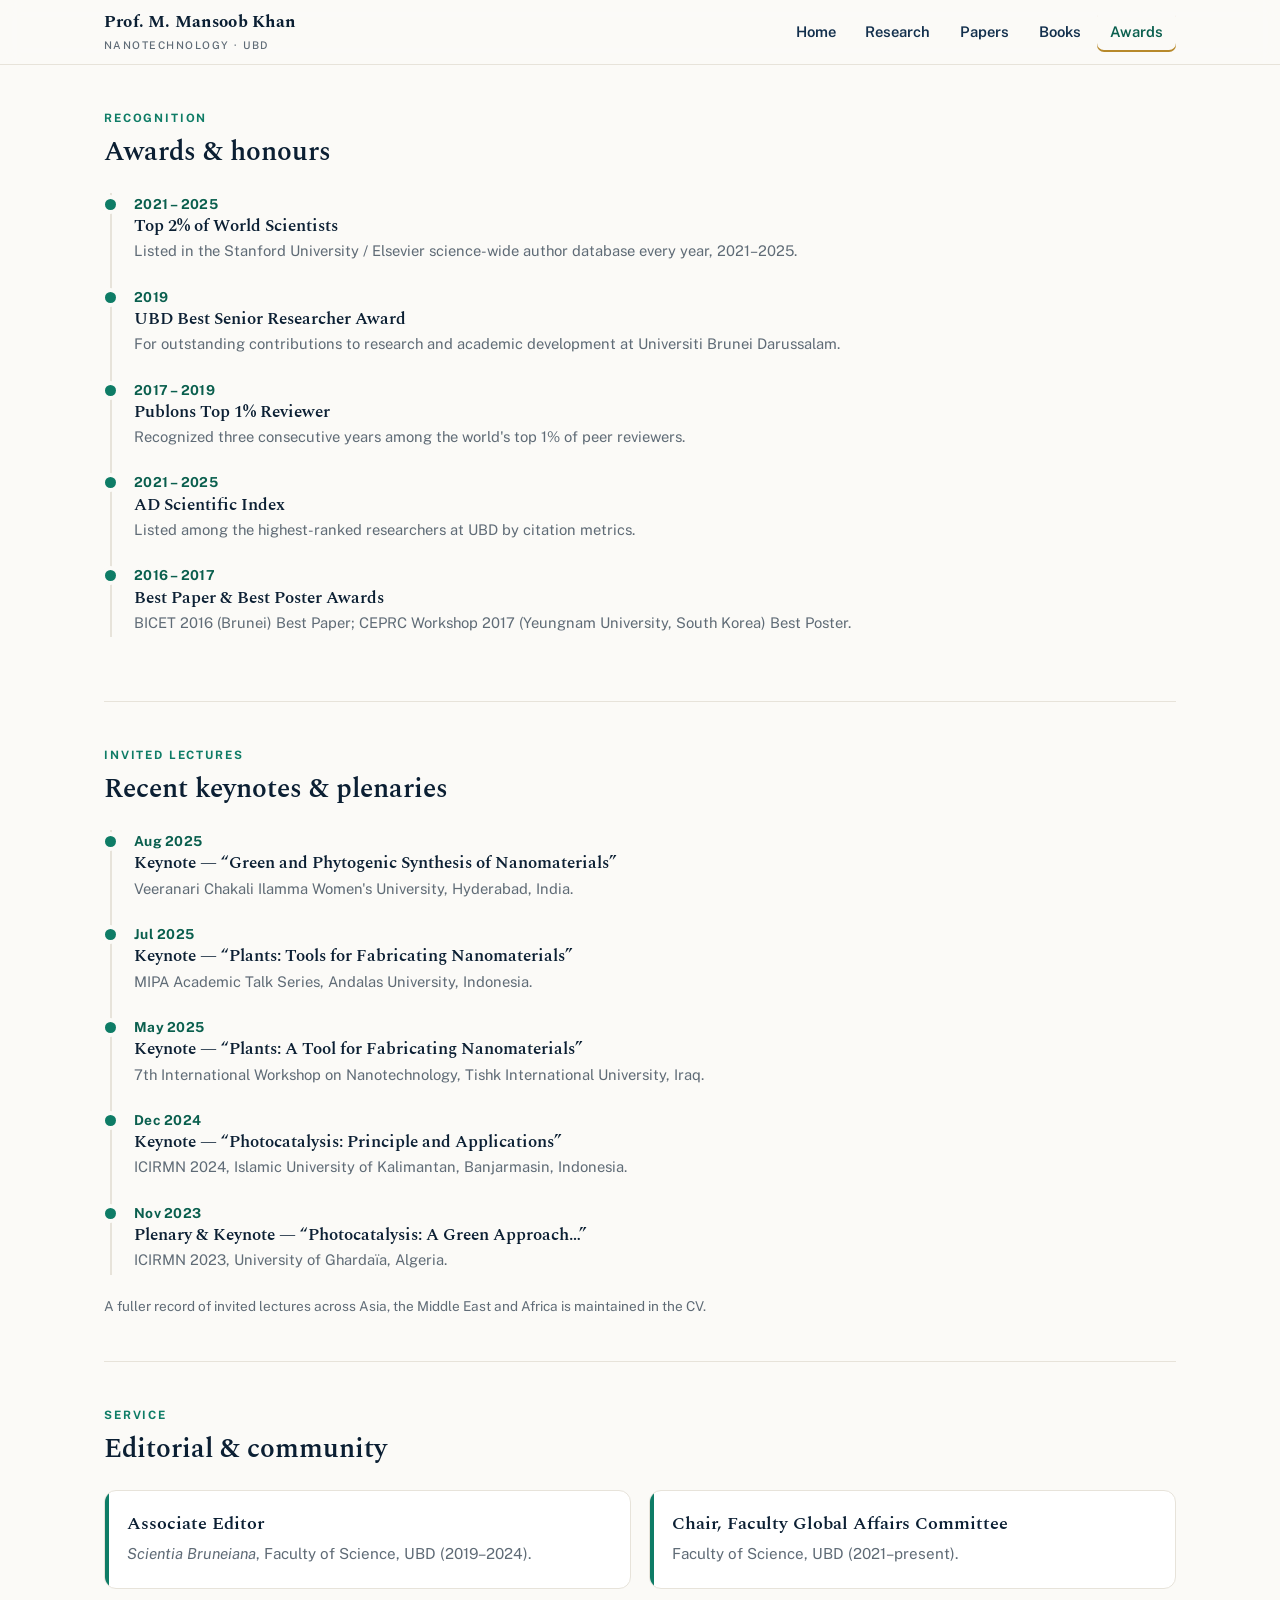
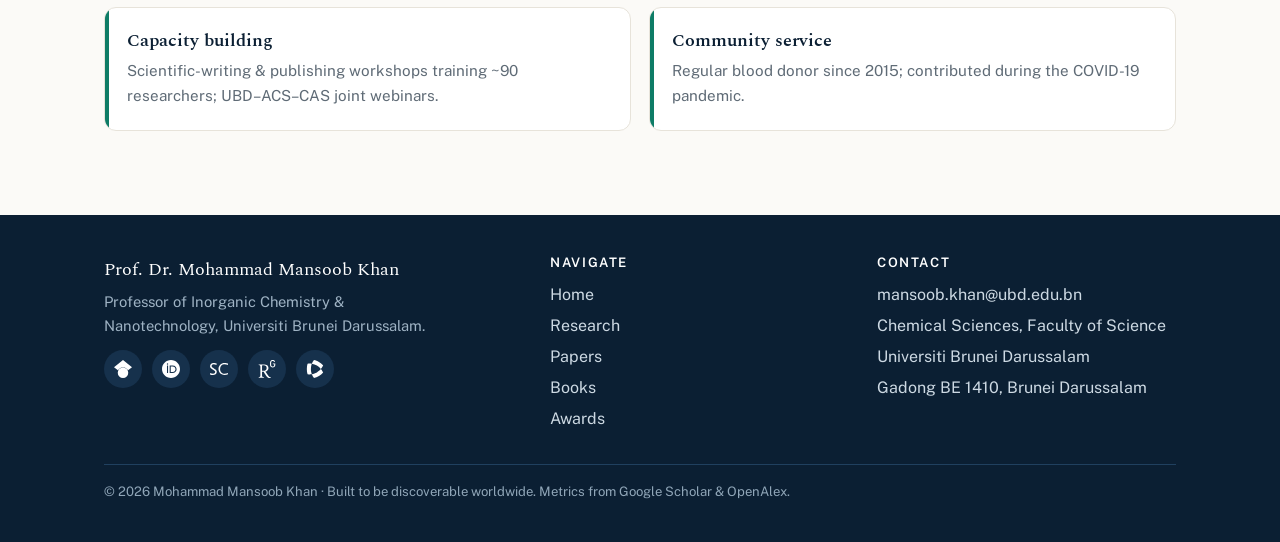
==== Awards.html @ cc5e588a "Add files via upload" ====
<!DOCTYPE html>
<html lang="en"><head>
<meta charset="UTF-8"><meta name="viewport" content="width=device-width, initial-scale=1.0">
<title>Awards & Talks — Prof. Mohammad Mansoob Khan</title>
<meta name="description" content="Awards and recognition of Prof. Mohammad Mansoob Khan: Stanford/Elsevier Top 2% Scientist (2021–2025), UBD Best Senior Researcher (2019), Publons Top 1% Reviewer, keynote lectures and editorial service.">
<link rel="canonical" href="https://profmansoobkhan.github.io/Awards.html">
<meta property="og:type" content="profile"><meta property="og:title" content="Awards & Talks — Prof. Mohammad Mansoob Khan">
<meta property="og:description" content="Awards and recognition of Prof. Mohammad Mansoob Khan: Stanford/Elsevier Top 2% Scientist (2021–2025), UBD Best Senior Researcher (2019), Publons Top 1% Reviewer, keynote lectures and editorial service."><meta property="og:url" content="https://profmansoobkhan.github.io/Awards.html">
<meta property="og:image" content="https://profmansoobkhan.github.io/assets/img/MMK.png">
<meta name="twitter:card" content="summary_large_image">
<link rel="icon" href="assets/img/MMK.png" type="image/png">
<link rel="preconnect" href="https://fonts.googleapis.com"><link rel="preconnect" href="https://fonts.gstatic.com" crossorigin><link href="https://fonts.googleapis.com/css2?family=Spectral:wght@400;500;600;700&family=Public+Sans:wght@400;500;600;700&display=swap" rel="stylesheet">

<style>
:root{
  --ink:#0b1f33; --ink-2:#13304d; --teal:#0e7c66; --teal-d:#0a5f4e;
  --gold:#b7892b; --paper:#fbfaf7; --card:#ffffff; --line:#e7e3da;
  --text:#26303a; --muted:#5f6b76; --soft:#f1efe9;
}
*{margin:0;padding:0;box-sizing:border-box}
html{scroll-behavior:smooth}
body{font-family:"Public Sans",-apple-system,BlinkMacSystemFont,"Segoe UI",sans-serif;color:var(--text);background:var(--paper);line-height:1.65;-webkit-font-smoothing:antialiased}
h1,h2,h3,h4{font-family:"Spectral",Georgia,"Times New Roman",serif;color:var(--ink);line-height:1.2;font-weight:600}
a{color:var(--teal-d);text-decoration:none}
a:hover{text-decoration:underline}
.wrap{max-width:1120px;margin:0 auto;padding:0 24px}
.eyebrow{font-size:.72rem;font-weight:700;letter-spacing:.16em;text-transform:uppercase;color:var(--teal);margin-bottom:.5rem}
/* skip link */
.skip{position:absolute;left:-9999px;top:0;background:var(--ink);color:#fff;padding:.6rem 1rem;z-index:200}
.skip:focus{left:8px;top:8px}
/* header */
header.nav{position:sticky;top:0;z-index:100;background:rgba(251,250,247,.88);backdrop-filter:blur(10px);border-bottom:1px solid var(--line)}
.nav-in{display:flex;align-items:center;gap:18px;height:64px}
.brand{font-family:"Spectral",serif;font-weight:700;color:var(--ink);font-size:1.06rem;letter-spacing:.01em;white-space:nowrap}
.brand:hover{text-decoration:none;color:var(--teal-d)}
.brand small{display:block;font-family:"Public Sans",sans-serif;font-weight:500;font-size:.66rem;letter-spacing:.14em;text-transform:uppercase;color:var(--muted)}
nav.menu{margin-left:auto}
nav.menu ul{list-style:none;display:flex;gap:4px;flex-wrap:wrap}
nav.menu a{display:block;padding:.5rem .8rem;border-radius:7px;color:var(--ink-2);font-weight:600;font-size:.92rem}
nav.menu a:hover{background:var(--soft);text-decoration:none;color:var(--teal-d)}
nav.menu a[aria-current=page]{color:var(--teal-d);box-shadow:inset 0 -2px 0 var(--gold)}
/* mobile nav fix */
@media(max-width:720px){
  .nav-in{height:auto;min-height:56px;flex-direction:column;align-items:flex-start;gap:6px;padding:10px 0}
  .brand{font-size:1rem}
  nav.menu{margin-left:0;width:100%;overflow-x:auto;-webkit-overflow-scrolling:touch}
  nav.menu ul{gap:2px;flex-wrap:nowrap;min-width:max-content}
  nav.menu a{padding:.4rem .6rem;font-size:.88rem}
}
/* hero */
.hero{display:grid;grid-template-columns:300px 1fr;gap:48px;align-items:center;padding:64px 0 40px}
.hero-photo{position:relative}
.hero-photo img{width:100%;border-radius:14px 14px 14px 60px;border:1px solid var(--line);box-shadow:0 24px 50px -24px rgba(11,31,51,.45);display:block}
.hero-photo::after{content:"";position:absolute;inset:14px -14px -14px 14px;border:1.5px solid var(--gold);border-radius:14px 14px 14px 60px;z-index:-1}
.hero h1{font-size:clamp(2rem,4.2vw,3rem);margin:.2rem 0 .4rem}
.hero .role{font-size:1.18rem;color:var(--ink-2);font-family:"Spectral",serif;font-weight:500}
.hero .affil{color:var(--muted);margin:.5rem 0 1.1rem}
.hero .affil b{color:var(--teal-d)}
.lead{font-size:1.06rem;color:var(--text);max-width:60ch}
@media(max-width:820px){.hero{grid-template-columns:1fr;gap:28px;padding:36px 0 24px;text-align:left}.hero-photo{max-width:240px}}
/* profile chips */
.chips{display:flex;flex-wrap:wrap;gap:10px;margin-top:20px}
.chip{display:inline-flex;align-items:center;gap:9px;padding:9px 15px;border:1px solid var(--line);border-radius:999px;background:var(--card);font-weight:600;font-size:.86rem;color:var(--ink-2);transition:transform .15s,box-shadow .15s,border-color .15s}
.chip:hover{text-decoration:none;transform:translateY(-2px);box-shadow:0 8px 18px -10px rgba(11,31,51,.5);border-color:var(--teal)}
.chip .ic{width:24px;height:24px;border-radius:50%;display:flex;align-items:center;justify-content:center;flex:0 0 24px}
/* metric band */
.band{background:linear-gradient(180deg,#0b1f33,#13304d);color:#eaf1f6;border-radius:16px;padding:30px 26px;margin:8px 0 6px}
.band .eyebrow{color:#7fd2bf}
.mrow{display:grid;grid-template-columns:repeat(6,1fr);gap:14px;margin-top:6px}
.metric{padding:6px 4px}
.metric .n{font-family:"Spectral",serif;font-size:1.9rem;font-weight:700;color:#fff;line-height:1}
.metric .l{font-size:.74rem;color:#9fb3c4;margin-top:6px;letter-spacing:.02em}
.metric.accent .n{color:var(--gold-l,#e9c870)}
@media(max-width:760px){.mrow{grid-template-columns:repeat(3,1fr);gap:18px 10px}}
@media(max-width:420px){.mrow{grid-template-columns:repeat(2,1fr)}}
.livenote{font-size:.78rem;color:var(--muted);margin-top:12px}
.livedot{display:none;width:8px;height:8px;border-radius:50%;background:#21c08b;vertical-align:middle;margin-right:5px;animation:pulse 2s infinite}
@keyframes pulse{0%,100%{opacity:1}50%{opacity:.4}}
/* sections */
section.block{padding:44px 0;border-top:1px solid var(--line)}
.sec-head{margin-bottom:24px}
.sec-head h2{font-size:1.7rem}
.sec-head p{color:var(--muted);max-width:70ch;margin-top:6px}
.prose p{margin-bottom:1rem;max-width:72ch}
/* feature grid */
.fgrid{display:grid;grid-template-columns:repeat(2,1fr);gap:18px}
@media(max-width:720px){.fgrid{grid-template-columns:1fr}}
.feat{background:var(--card);border:1px solid var(--line);border-radius:12px;padding:22px 22px;position:relative;overflow:hidden}
.feat::before{content:"";position:absolute;left:0;top:0;bottom:0;width:4px;background:var(--teal)}
.feat h3{font-size:1.12rem;margin-bottom:.4rem;color:var(--ink)}
.feat p{color:var(--muted);font-size:.95rem}
/* affiliations */
.afrow{display:grid;grid-template-columns:repeat(3,1fr);gap:18px}
@media(max-width:720px){.afrow{grid-template-columns:1fr}}
.afcard{border:1px solid var(--line);border-radius:12px;padding:22px;background:var(--card);display:flex;gap:14px;align-items:flex-start}
.afcard .mono{width:52px;height:52px;border-radius:11px;flex:0 0 52px;display:flex;align-items:center;justify-content:center;font-family:"Spectral",serif;font-weight:700;color:#fff;font-size:1.05rem;letter-spacing:.02em}
.afcard h3{font-size:1.02rem}
.afcard .yr{color:var(--muted);font-size:.85rem;margin-top:2px}
.afcard .ro{color:var(--teal-d);font-weight:600;font-size:.85rem}
/* timeline */
.tl{list-style:none;border-left:2px solid var(--line);margin-left:6px;padding-left:0}
.tl li{position:relative;margin:0 0 20px 22px;padding-bottom:2px}
.tl li::before{content:"";position:absolute;left:-29px;top:6px;width:11px;height:11px;border-radius:50%;background:var(--teal);box-shadow:0 0 0 4px var(--paper)}
.tl .when{font-weight:700;color:var(--teal-d);font-size:.86rem;letter-spacing:.02em}
.tl h3{font-size:1.04rem;margin:.1rem 0 .15rem}
.tl p{color:var(--muted);font-size:.92rem}
/* profile cards (papers) */
.pcards{display:grid;grid-template-columns:repeat(3,1fr);gap:16px}
@media(max-width:820px){.pcards{grid-template-columns:repeat(2,1fr)}}
@media(max-width:480px){.pcards{grid-template-columns:1fr}}
.pcard{border:1px solid var(--line);border-radius:14px;padding:22px;background:var(--card);display:flex;flex-direction:column;gap:6px;transition:transform .15s,box-shadow .15s}
.pcard:hover{text-decoration:none;transform:translateY(-3px);box-shadow:0 16px 30px -18px rgba(11,31,51,.5)}
.pcard .ic{width:46px;height:46px;border-radius:12px;display:flex;align-items:center;justify-content:center;margin-bottom:6px}
.pcard h3{font-size:1.06rem}
.pcard p{color:var(--muted);font-size:.85rem}
.pcard .go{margin-top:auto;color:var(--teal-d);font-weight:700;font-size:.84rem}
/* pub list */
.pubs{list-style:none}
.pubs li{background:var(--card);border:1px solid var(--line);border-left:4px solid var(--teal);border-radius:10px;padding:14px 18px;margin-bottom:12px}
.pubs .venue{color:var(--muted);font-style:italic}
.pubs .doi a{font-size:.86rem;word-break:break-word}
.pubs .cit{display:inline-block;margin-top:4px;font-size:.8rem;font-weight:700;color:var(--gold);background:#fbf3df;padding:2px 9px;border-radius:999px}
.yhead{font-family:"Spectral",serif;color:var(--teal-d);font-weight:700;margin:22px 0 10px;font-size:1.05rem;letter-spacing:.02em}
.livetag{background:#21c08b;color:#fff;font-size:.62rem;font-weight:800;letter-spacing:.12em;padding:3px 9px;border-radius:999px;vertical-align:middle;margin-left:8px}
/* buttons */
.btns{display:flex;flex-wrap:wrap;gap:12px;margin:6px 0 4px}
.btn{display:inline-flex;align-items:center;gap:9px;padding:12px 20px;border-radius:10px;font-weight:700;font-size:.92rem;border:1px solid transparent}
.btn .ic{width:22px;height:22px;border-radius:50%;display:flex;align-items:center;justify-content:center}
.btn.scholar{background:#4285F4;color:#fff}
.btn.scopus{background:#E9711C;color:#fff}
.btn:hover{text-decoration:none;filter:brightness(1.07);transform:translateY(-1px)}
/* books */
.bgrid{display:grid;grid-template-columns:repeat(3,1fr);gap:24px}
@media(max-width:760px){.bgrid{grid-template-columns:repeat(2,1fr)}}
@media(max-width:460px){.bgrid{grid-template-columns:1fr}}
.book{background:var(--card);border:1px solid var(--line);border-radius:12px;overflow:hidden;display:flex;flex-direction:column}
.book img{width:100%;height:300px;object-fit:cover;border-bottom:1px solid var(--line)}
.book .bbody{padding:16px 16px 18px}
.book h3{font-size:1.02rem;line-height:1.25}
.book .meta{color:var(--muted);font-size:.84rem;margin:6px 0 10px}
.book .role-pill{display:inline-block;font-size:.7rem;font-weight:700;letter-spacing:.08em;text-transform:uppercase;color:var(--teal-d);background:#e7f3ef;padding:2px 8px;border-radius:999px}
.book a.vlink{display:inline-block;margin-top:10px;font-weight:700;font-size:.84rem}
/* contact */
.cgrid{display:grid;grid-template-columns:repeat(3,1fr);gap:18px}
@media(max-width:720px){.cgrid{grid-template-columns:1fr}}
.cbox{border:1px solid var(--line);border-radius:12px;padding:20px;background:var(--card)}
.cbox h3{font-size:1.02rem;margin-bottom:.4rem}
.cbox p,.cbox a{font-size:.92rem}
/* footer */
footer.site{background:var(--ink);color:#cdd9e3;margin-top:40px}
footer.site .wrap{padding:40px 24px}
.fcol-row{display:grid;grid-template-columns:1.4fr 1fr 1fr;gap:28px}
@media(max-width:720px){.fcol-row{grid-template-columns:1fr}}
footer.site h4{color:#fff;font-size:.82rem;letter-spacing:.12em;text-transform:uppercase;margin-bottom:.7rem;font-family:"Public Sans",sans-serif}
footer.site ul{list-style:none}
footer.site li{margin:.3rem 0}
footer.site a{color:#cdd9e3}
footer.site a:hover{color:#fff}
.fbrand{font-family:"Spectral",serif;font-size:1.15rem;color:#fff;margin-bottom:.3rem}
.fbot{border-top:1px solid #20405f;margin-top:26px;padding-top:16px;font-size:.82rem;color:#90a6b8}
.fchips{display:flex;gap:10px;margin-top:12px;flex-wrap:wrap}
.fchips a{width:38px;height:38px;border-radius:50%;display:flex;align-items:center;justify-content:center;background:#16314c}
.fchips a:hover{background:var(--teal)}
</style>
</head><body>
<a class="skip" href="#main">Skip to content</a>
<header class="nav"><div class="wrap nav-in">
<a class="brand" href="index.html">Prof. M. Mansoob Khan<small>Nanotechnology · UBD</small></a>
<nav class="menu" aria-label="Main"><ul><li><a href="index.html">Home</a></li><li><a href="research.html">Research</a></li><li><a href="Papers.html">Papers</a></li><li><a href="Books.html">Books</a></li><li><a href="Awards.html" aria-current=page>Awards</a></li></ul></nav>
</div></header>
<main id="main">

<div class="wrap">
  <section class="block" style="border-top:none">
    <div class="sec-head"><div class="eyebrow">Recognition</div><h2>Awards &amp; honours</h2></div>
    <ul class="tl"><li><div class="when">2021 – 2025</div><h3>Top 2% of World Scientists</h3><p>Listed in the Stanford University / Elsevier science-wide author database every year, 2021–2025.</p></li><li><div class="when">2019</div><h3>UBD Best Senior Researcher Award</h3><p>For outstanding contributions to research and academic development at Universiti Brunei Darussalam.</p></li><li><div class="when">2017 – 2019</div><h3>Publons Top 1% Reviewer</h3><p>Recognized three consecutive years among the world's top 1% of peer reviewers.</p></li><li><div class="when">2021 – 2025</div><h3>AD Scientific Index</h3><p>Listed among the highest-ranked researchers at UBD by citation metrics.</p></li><li><div class="when">2016 – 2017</div><h3>Best Paper & Best Poster Awards</h3><p>BICET 2016 (Brunei) Best Paper; CEPRC Workshop 2017 (Yeungnam University, South Korea) Best Poster.</p></li></ul>
  </section>
  <section class="block">
    <div class="sec-head"><div class="eyebrow">Invited lectures</div><h2>Recent keynotes &amp; plenaries</h2></div>
    <ul class="tl"><li><div class="when">Aug 2025</div><h3>Keynote — “Green and Phytogenic Synthesis of Nanomaterials”</h3><p>Veeranari Chakali Ilamma Women's University, Hyderabad, India.</p></li><li><div class="when">Jul 2025</div><h3>Keynote — “Plants: Tools for Fabricating Nanomaterials”</h3><p>MIPA Academic Talk Series, Andalas University, Indonesia.</p></li><li><div class="when">May 2025</div><h3>Keynote — “Plants: A Tool for Fabricating Nanomaterials”</h3><p>7th International Workshop on Nanotechnology, Tishk International University, Iraq.</p></li><li><div class="when">Dec 2024</div><h3>Keynote — “Photocatalysis: Principle and Applications”</h3><p>ICIRMN 2024, Islamic University of Kalimantan, Banjarmasin, Indonesia.</p></li><li><div class="when">Nov 2023</div><h3>Plenary &amp; Keynote — “Photocatalysis: A Green Approach…”</h3><p>ICIRMN 2023, University of Ghardaïa, Algeria.</p></li></ul>
    <p style="color:var(--muted);font-size:.85rem">A fuller record of invited lectures across Asia, the Middle East and Africa is maintained in the CV.</p>
  </section>
  <section class="block">
    <div class="sec-head"><div class="eyebrow">Service</div><h2>Editorial &amp; community</h2></div>
    <div class="fgrid"><div class="feat"><h3>Associate Editor</h3><p><em>Scientia Bruneiana</em>, Faculty of Science, UBD (2019–2024).</p></div><div class="feat"><h3>Chair, Faculty Global Affairs Committee</h3><p>Faculty of Science, UBD (2021–present).</p></div><div class="feat"><h3>Capacity building</h3><p>Scientific-writing &amp; publishing workshops training ~90 researchers; UBD–ACS–CAS joint webinars.</p></div><div class="feat"><h3>Community service</h3><p>Regular blood donor since 2015; contributed during the COVID-19 pandemic.</p></div></div>
  </section>
</div>

</main>
<footer class="site"><div class="wrap">
<div class="fcol-row">
<div>
<div class="fbrand">Prof. Dr. Mohammad Mansoob Khan</div>
<p style="color:#9fb3c4;font-size:.92rem;max-width:36ch">Professor of Inorganic Chemistry &amp; Nanotechnology, Universiti Brunei Darussalam.</p>
<div class="fchips"><a href="https://scholar.google.com/citations?user=ynzk598AAAAJ&hl=en" target="_blank" rel="me noopener" aria-label="scholar"><svg viewBox="0 0 24 24" width="18" height="18" xmlns="http://www.w3.org/2000/svg" aria-hidden="true" focusable="false"><path fill="#fff" d="M5.242 13.769L0 9.5 12 0l12 9.5-5.242 4.269C17.548 11.249 14.978 9.5 12 9.5c-2.977 0-5.548 1.748-6.758 4.269zM12 10a7 7 0 1 0 0 14 7 7 0 0 0 0-14z"/></svg></a><a href="https://orcid.org/0000-0002-8633-7493" target="_blank" rel="me noopener" aria-label="orcid"><svg viewBox="0 0 24 24" width="18" height="18" xmlns="http://www.w3.org/2000/svg" aria-hidden="true" focusable="false"><path fill="#fff" d="M12 0C5.372 0 0 5.372 0 12s5.372 12 12 12 12-5.372 12-12S18.628 0 12 0zM7.369 4.378c.525 0 .947.431.947.947s-.422.947-.947.947a.95.95 0 0 1-.947-.947c0-.525.422-.947.947-.947zm-.722 3.038h1.444v10.041H6.647V7.416zm3.562 0h3.9c3.712 0 5.344 2.653 5.344 5.025 0 2.578-2.016 5.025-5.325 5.025h-3.919V7.416zm1.444 1.303v7.444h2.297c3.272 0 4.022-2.484 4.022-3.722 0-2.016-1.284-3.722-4.097-3.722h-2.222z"/></svg></a><a href="https://www.scopus.com/authid/detail.uri?authorId=55226652100" target="_blank" rel="me noopener" aria-label="scopus"><svg viewBox="0 0 24 24" width="18" height="18" xmlns="http://www.w3.org/2000/svg" aria-hidden="true" focusable="false"><path fill="#fff" d="M24 19.059l-.14-1.777c-1.426.772-2.945 1.076-4.465 1.076-3.319 0-5.96-2.782-5.96-6.475 0-3.903 2.595-6.31 5.633-6.31 1.917 0 3.39.303 4.792 1.075L24 4.895c-1.286-.608-2.337-.889-4.698-.889-4.534 0-7.97 3.53-7.97 8.017 0 5.12 4.09 7.924 7.9 7.924 1.916 0 3.506-.257 4.768-.888zm-14.954-3.46c0-2.22-1.964-3.225-3.857-4.347C3.716 10.364 2.15 9.756 2.15 8.12c0-1.215.889-2.548 2.642-2.548 1.519 0 2.57.234 3.903 1.029l.117-1.847c-1.239-.514-2.127-.748-4.137-.748C1.8 4.006.047 5.876.047 8.26c0 2.384 2.103 3.413 4.02 4.581 1.426.865 2.922 1.45 2.922 2.992 0 1.496-1.333 2.571-2.922 2.571-1.566 0-2.594-.35-3.786-1.075L0 19.176c1.215.56 2.454.818 4.16.818 2.385 0 4.885-1.473 4.885-4.395z"/></svg></a><a href="https://www.researchgate.net/profile/Mohammad-Mansoob-Khan" target="_blank" rel="me noopener" aria-label="researchgate"><svg viewBox="0 0 24 24" width="18" height="18" xmlns="http://www.w3.org/2000/svg" aria-hidden="true" focusable="false"><path fill="#fff" d="M19.586 0c-.818 0-1.508.19-2.073.565-.563.377-.97.936-1.213 1.68a3.193 3.193 0 0 0-.112.437 8.365 8.365 0 0 0-.078.53 9 9 0 0 0-.05.727c-.01.282-.013.621-.013 1.016a31.121 31.123 0 0 0 .014 1.017 9 9 0 0 0 .05.727 7.946 7.946 0 0 0 .077.53h-.005a3.334 3.334 0 0 0 .113.438c.245.743.65 1.303 1.214 1.68.565.376 1.256.564 2.075.564.8 0 1.536-.213 2.105-.603.57-.39.94-.916 1.175-1.65.076-.235.135-.558.177-.93a10.9 10.9 0 0 0 .043-1.207v-.82c0-.095-.047-.142-.14-.142h-3.064c-.094 0-.14.047-.14.141v.956c0 .094.046.14.14.14h1.666c.056 0 .084.03.084.086 0 .36 0 .62-.036.865-.038.244-.1.447-.147.606-.108.385-.348.664-.638.876-.29.212-.738.35-1.227.35-.545 0-.901-.15-1.21-.353-.306-.203-.517-.454-.67-.915a3.136 3.136 0 0 1-.147-.762 17.366 17.367 0 0 1-.034-.656c-.01-.26-.014-.572-.014-.939a26.401 26.403 0 0 1 .014-.938 15.821 15.822 0 0 1 .035-.656 3.19 3.19 0 0 1 .148-.76 1.89 1.89 0 0 1 .742-1.01c.344-.244.593-.352 1.137-.352.508 0 .815.096 1.144.303.33.207.528.492.764.925.047.094.111.118.198.07l1.044-.43c.075-.048.09-.115.042-.199a3.549 3.549 0 0 0-.466-.742 3 3 0 0 0-.679-.607 3.313 3.313 0 0 0-.903-.41A4.068 4.068 0 0 0 19.586 0zM8.217 5.836c-1.69 0-3.036.086-4.297.086-1.146 0-2.291 0-3.007-.029v.831l1.088.2c.744.144 1.174.488 1.174 2.264v11.288c0 1.777-.43 2.12-1.174 2.263l-1.088.2v.832c.773-.029 2.12-.086 3.465-.086 1.29 0 2.951.057 3.667.086v-.831l-1.49-.2c-.773-.115-1.174-.487-1.174-2.264v-4.784c.688.057 1.29.057 2.206.057 1.748 3.123 3.41 5.472 4.355 6.56.86 1.032 2.177 1.691 3.839 1.691.487 0 1.003-.086 1.318-.23v-.744c-1.031 0-2.063-.716-2.808-1.518-1.26-1.376-2.95-3.582-4.355-6.074 2.32-.545 4.04-2.722 4.04-4.9 0-3.208-2.492-4.698-5.758-4.698zm-.515 1.29c2.406 0 3.839 1.26 3.839 3.552 0 2.263-1.547 3.782-4.097 3.782-.974 0-1.404-.03-2.063-.086v-7.19c.66-.059 1.547-.059 2.32-.059z"/></svg></a><a href="https://www.webofscience.com/wos/author/record/C-6273-2013" target="_blank" rel="me noopener" aria-label="wos"><svg viewBox="0 0 24 24" width="18" height="18" xmlns="http://www.w3.org/2000/svg" aria-hidden="true" focusable="false"><path fill="#fff" d="M11.262 18a20.588 20.588 0 0 0 3.246-1.476 20.954 20.954 0 0 0 2.852-2.064A14.46 14.46 0 0 0 19.82 12c.328.328.622.688.884 1.082.328.394.592.786.788 1.18.262.46.524.886.786 1.28.198.458.394.884.59 1.278a23.172 23.172 0 0 1-2.654 2.46 38.765 38.765 0 0 1-2.952 1.966A29.612 29.612 0 0 1 10.574 24l-.788-1.18c-.26-.46-.524-.886-.786-1.28-.209-.42-.406-.846-.59-1.278l-.59-1.376A20.4 20.4 0 0 0 11.26 18h.002zm2.754-16.918a29.61 29.61 0 0 1 3.246 1.574c.984.59 1.968 1.246 2.952 1.966a47.566 47.566 0 0 1 2.654 2.46c-.196.46-.392.886-.59 1.28-.26.458-.524.884-.786 1.278a6.16 6.16 0 0 1-.788 1.18c-.273.409-.568.803-.884 1.18a18.072 18.072 0 0 0-2.46-2.558 20.936 20.936 0 0 0-2.852-2.064 20.4 20.4 0 0 0-6.688-2.36l.59-1.38c.196-.392.394-.82.59-1.278l.786-1.18.788-1.18c1.18.262 2.328.622 3.442 1.082zm-7.574 18c-.524.066-1.016.1-1.474.1H3.492c-.46 0-.92-.034-1.378-.1a34.28 34.28 0 0 1-.786-3.54 32.942 32.942 0 0 1 0-7.18c.196-1.18.46-2.33.786-3.444l1.378-.196h1.476c.46 0 .95.032 1.474.098l1.378.196-.59 1.77c-.262.984-.46 2-.59 3.05-.066.984-.1 2-.1 3.05.066 1.048.198 2.064.394 3.048.262 1.05.558 2.034.886 2.952-.46.13-.92.196-1.378.196z"/></svg></a></div>
</div>
<div><h4>Navigate</h4><ul>
<li><a href="index.html">Home</a></li><li><a href="research.html">Research</a></li>
<li><a href="Papers.html">Papers</a></li><li><a href="Books.html">Books</a></li><li><a href="Awards.html">Awards</a></li></ul></div>
<div><h4>Contact</h4><ul>
<li><a href="mailto:mansoob.khan@ubd.edu.bn">mansoob.khan@ubd.edu.bn</a></li>
<li>Chemical Sciences, Faculty of Science</li>
<li>Universiti Brunei Darussalam</li>
<li>Gadong BE 1410, Brunei Darussalam</li></ul></div>
</div>
<div class="fbot">© 2026 Mohammad Mansoob Khan · Built to be discoverable worldwide. Metrics from Google Scholar &amp; OpenAlex.</div>
</div></footer>

</body></html>
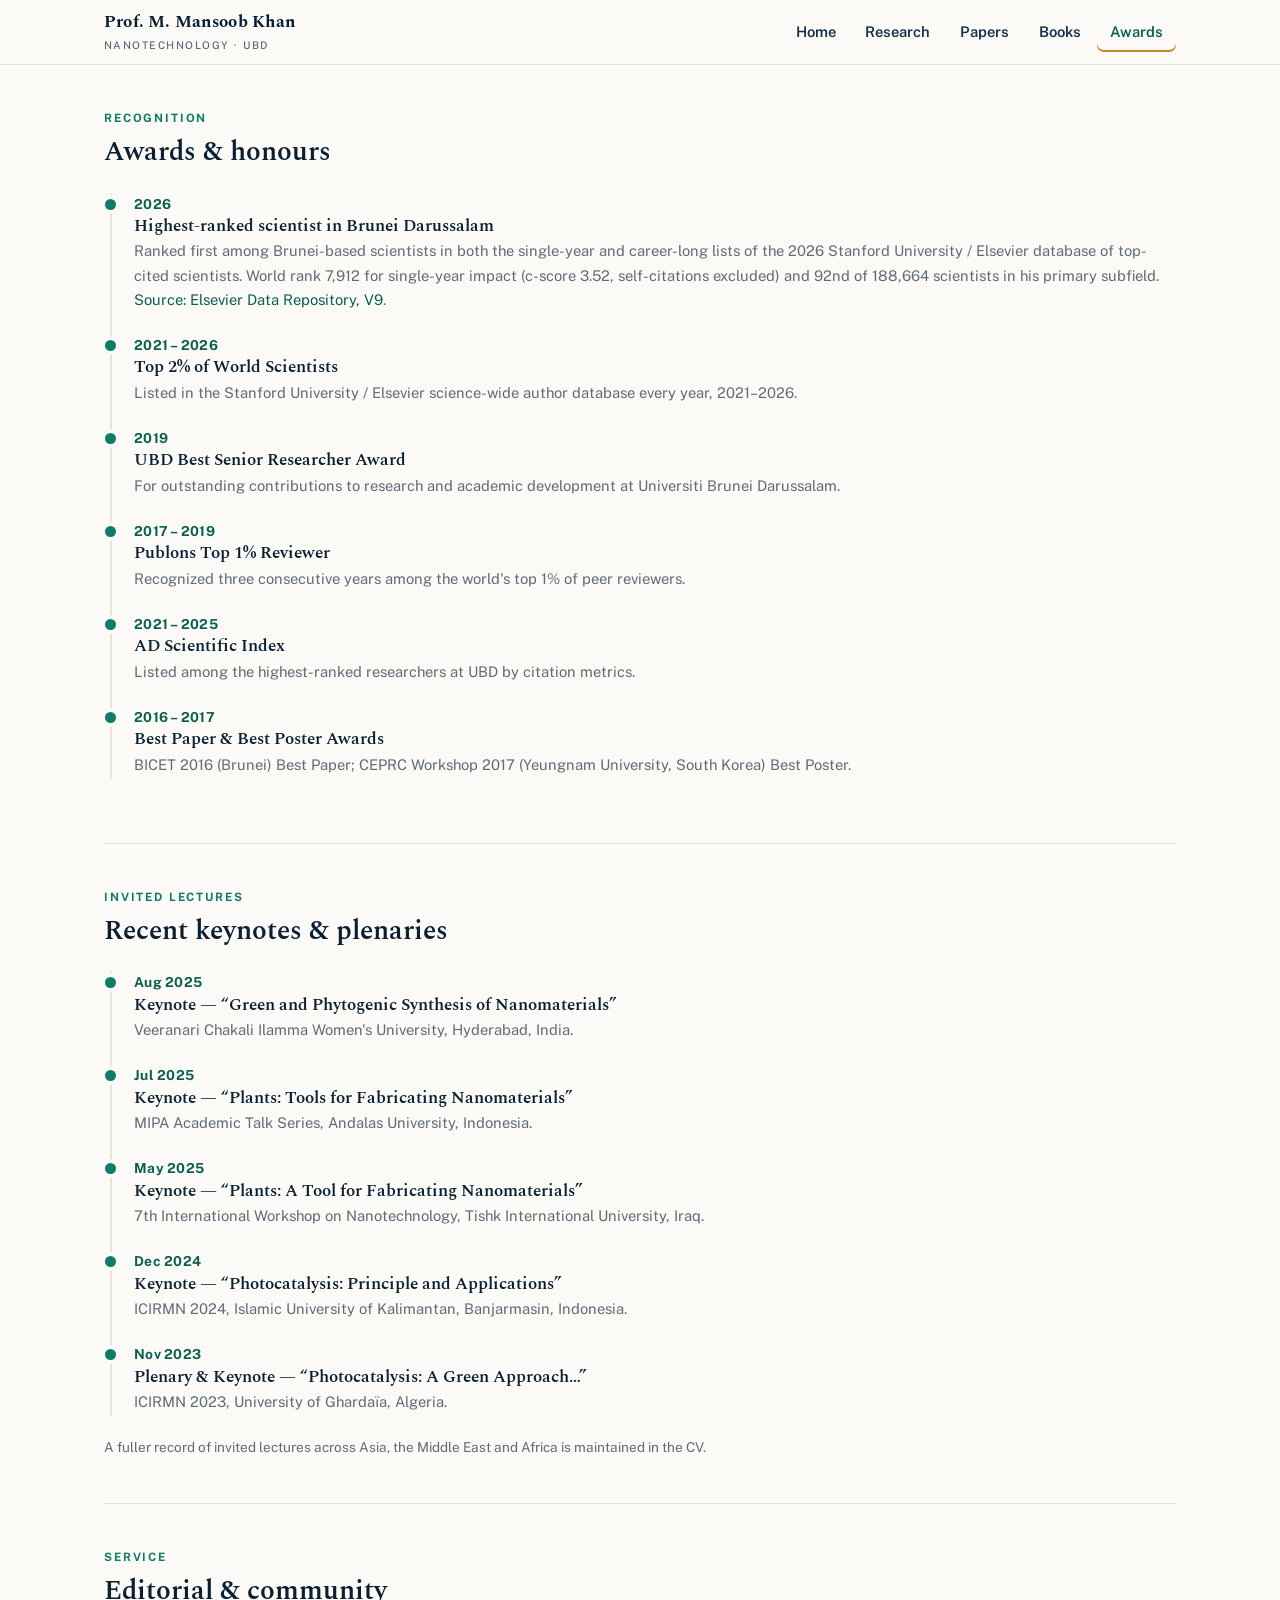
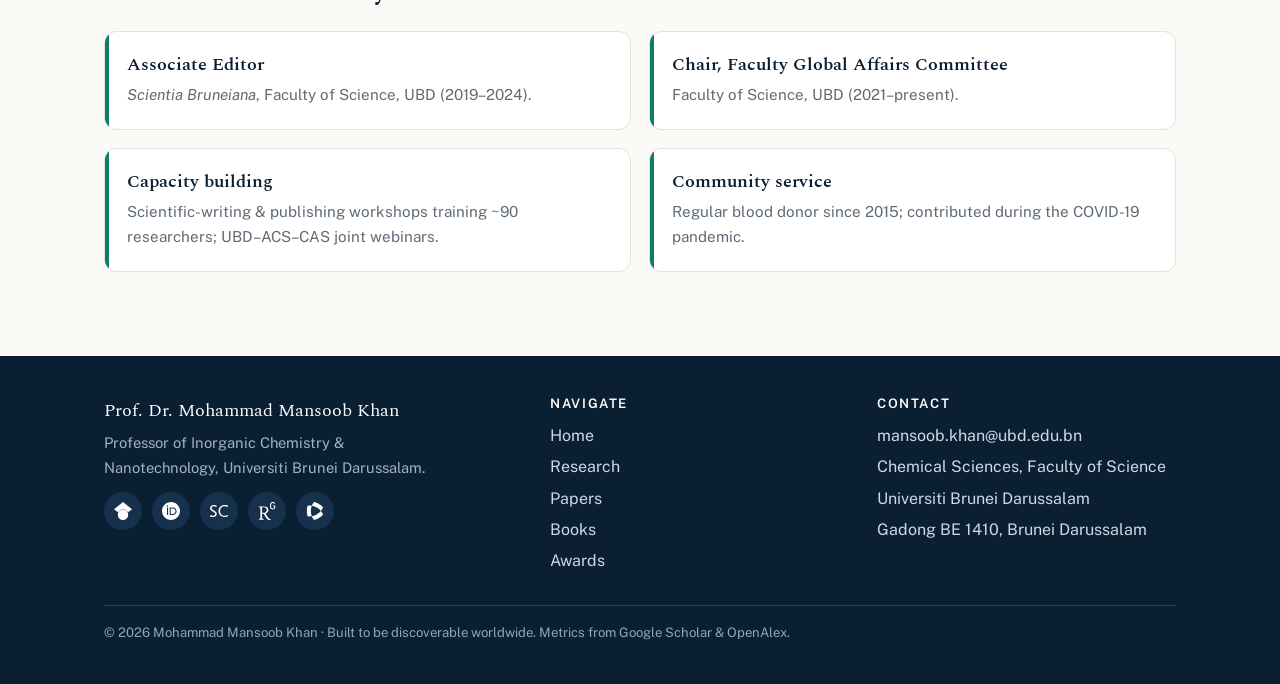
==== commit d7d86a0c: "Add verified 2026 Stanford–Elsevier ranking: No. 1 in Brunei Figures read directly from V9 of the El" ====
--- a/Awards.html
+++ b/Awards.html
@@ -162,6 +162,7 @@
 .fchips a{width:38px;height:38px;border-radius:50%;display:flex;align-items:center;justify-content:center;background:#16314c}
 .fchips a:hover{background:var(--teal)}
 </style>
+<link rel="stylesheet" href="assets/css/live.css">
 </head><body>
 <a class="skip" href="#main">Skip to content</a>
 <header class="nav"><div class="wrap nav-in">
@@ -173,7 +174,7 @@
 <div class="wrap">
   <section class="block" style="border-top:none">
     <div class="sec-head"><div class="eyebrow">Recognition</div><h2>Awards &amp; honours</h2></div>
-    <ul class="tl"><li><div class="when">2021 – 2025</div><h3>Top 2% of World Scientists</h3><p>Listed in the Stanford University / Elsevier science-wide author database every year, 2021–2025.</p></li><li><div class="when">2019</div><h3>UBD Best Senior Researcher Award</h3><p>For outstanding contributions to research and academic development at Universiti Brunei Darussalam.</p></li><li><div class="when">2017 – 2019</div><h3>Publons Top 1% Reviewer</h3><p>Recognized three consecutive years among the world's top 1% of peer reviewers.</p></li><li><div class="when">2021 – 2025</div><h3>AD Scientific Index</h3><p>Listed among the highest-ranked researchers at UBD by citation metrics.</p></li><li><div class="when">2016 – 2017</div><h3>Best Paper & Best Poster Awards</h3><p>BICET 2016 (Brunei) Best Paper; CEPRC Workshop 2017 (Yeungnam University, South Korea) Best Poster.</p></li></ul>
+    <ul class="tl"><li><div class="when">2026</div><h3>Highest-ranked scientist in Brunei Darussalam</h3><p>Ranked first among Brunei-based scientists in both the single-year and career-long lists of the 2026 Stanford University / Elsevier database of top-cited scientists. World rank 7,912 for single-year impact (c-score 3.52, self-citations excluded) and 92nd of 188,664 scientists in his primary subfield. <a href="https://doi.org/10.17632/btchxktzyw.9" target="_blank" rel="noopener">Source: Elsevier Data Repository, V9</a>.</p></li><li><div class="when">2021 – 2026</div><h3>Top 2% of World Scientists</h3><p>Listed in the Stanford University / Elsevier science-wide author database every year, 2021–2026.</p></li><li><div class="when">2019</div><h3>UBD Best Senior Researcher Award</h3><p>For outstanding contributions to research and academic development at Universiti Brunei Darussalam.</p></li><li><div class="when">2017 – 2019</div><h3>Publons Top 1% Reviewer</h3><p>Recognized three consecutive years among the world's top 1% of peer reviewers.</p></li><li><div class="when">2021 – 2025</div><h3>AD Scientific Index</h3><p>Listed among the highest-ranked researchers at UBD by citation metrics.</p></li><li><div class="when">2016 – 2017</div><h3>Best Paper & Best Poster Awards</h3><p>BICET 2016 (Brunei) Best Paper; CEPRC Workshop 2017 (Yeungnam University, South Korea) Best Poster.</p></li></ul>
   </section>
   <section class="block">
     <div class="sec-head"><div class="eyebrow">Invited lectures</div><h2>Recent keynotes &amp; plenaries</h2></div>
--- a/assets/css/live.css
+++ b/assets/css/live.css
@@ -0,0 +1,70 @@
+/* Live-data components: metric band extras, citations chart, growth strip, publication browser */
+.metric .s{font-size:.68rem;color:#8fa5b8;margin-top:4px;line-height:1.35;min-height:1em}
+.band .livenote{color:#b9c8d6}
+.band .livenote a{color:#9fe0d0;text-decoration:underline}
+.livedot.on{display:inline-block}
+.stale .livedot.on{background:#e0a23a;animation:none}
+
+.growth{display:grid;grid-template-columns:repeat(3,1fr);gap:14px;margin-top:22px}
+.growth .g{background:var(--card);border:1px solid var(--line);border-radius:12px;padding:16px 18px}
+.growth .g b{display:block;font-family:"Spectral",Georgia,serif;font-size:1.5rem;color:var(--ink);line-height:1.1}
+.growth .g span{font-size:.8rem;color:var(--muted)}
+@media(max-width:620px){.growth{grid-template-columns:1fr}}
+
+.chartcard{background:var(--card);border:1px solid var(--line);border-radius:14px;padding:22px 22px 14px;position:relative}
+.chartcard h3{font-size:1.1rem;margin-bottom:2px}
+.chartcard .sub{font-size:.82rem;color:var(--muted);margin-bottom:10px}
+.chartbox{position:relative}
+.chartbox svg{display:block;width:100%;height:auto;overflow:visible}
+.chartbox .bar{fill:var(--teal);transition:fill .12s}
+.chartbox .hit{fill:transparent;cursor:default}
+.chartbox .col:hover .bar,.chartbox .col:focus .bar{fill:var(--ink)}
+.chartbox .col:focus{outline:none}
+.chartbox .col:focus-visible .hit{stroke:var(--ink);stroke-width:1.5}
+.chartbox .partial{fill:url(#mmk-hatch)}
+.chartbox .grid{stroke:var(--line);stroke-width:1}
+.chartbox .base{stroke:#b9b4a7;stroke-width:1}
+.chartbox text{font-family:"Public Sans",-apple-system,"Segoe UI",sans-serif;font-size:11px;fill:var(--muted)}
+.chartbox text.val{fill:var(--ink);font-weight:700}
+.tip{position:absolute;pointer-events:none;background:var(--ink);color:#fff;font-size:.78rem;line-height:1.35;padding:7px 10px;border-radius:8px;transform:translate(-50%,-100%);white-space:nowrap;opacity:0;transition:opacity .1s;z-index:5}
+.tip.show{opacity:1}
+.tip b{font-size:.92rem}
+.chartnote{font-size:.76rem;color:var(--muted);margin-top:8px}
+details.tableview{margin-top:8px;font-size:.84rem}
+details.tableview summary{cursor:pointer;color:var(--teal-d);font-weight:600}
+details.tableview table{border-collapse:collapse;margin-top:8px}
+details.tableview th,details.tableview td{padding:3px 14px 3px 0;text-align:right;border-bottom:1px solid var(--line)}
+details.tableview th:first-child,details.tableview td:first-child{text-align:left}
+
+/* publication browser */
+.pubtools{display:flex;flex-wrap:wrap;gap:10px;align-items:center;margin:0 0 14px}
+.pubtools input[type=search],.pubtools select{font:inherit;font-size:.92rem;padding:10px 12px;border:1px solid #cfc9bb;border-radius:9px;background:#fff;color:var(--text);min-height:44px}
+.pubtools input[type=search]{flex:1 1 240px;min-width:0}
+.pubtools input:focus,.pubtools select:focus{outline:2px solid var(--teal);outline-offset:1px}
+.pubcount{font-size:.84rem;color:var(--muted);margin:0 0 12px}
+.pubs li .meta{display:flex;flex-wrap:wrap;gap:6px 8px;align-items:center;margin-top:6px}
+.pubs li .authors{display:block;font-size:.86rem;color:var(--muted);margin-top:2px}
+.pubs .tag{display:inline-block;font-size:.72rem;font-weight:700;padding:2px 9px;border-radius:999px;background:var(--soft);color:var(--ink-2)}
+.pubs .tag.oa{background:#e3f4ee;color:var(--teal-d)}
+.pubs li .cit{margin-top:0}
+.more{display:block;margin:18px auto 0;font:inherit;font-weight:700;font-size:.92rem;padding:12px 22px;border-radius:10px;border:1px solid var(--ink);background:#fff;color:var(--ink);cursor:pointer;min-height:44px}
+.more:hover{background:var(--ink);color:#fff}
+.srconly{position:absolute;left:-9999px}
+
+/* Stanford–Elsevier ranking panel */
+.rankgrid{display:grid;grid-template-columns:repeat(4,1fr);gap:14px}
+.rk{background:var(--card);border:1px solid var(--line);border-radius:12px;padding:18px}
+.rk b{display:block;font-family:"Spectral",Georgia,serif;font-size:1.9rem;line-height:1.1;color:var(--ink)}
+.rk b small{font-size:.85rem;font-weight:600;color:var(--muted);font-family:"Public Sans",-apple-system,"Segoe UI",sans-serif}
+.rk span{display:block;font-size:.84rem;color:var(--muted);margin-top:6px;line-height:1.45}
+.rk.top{background:var(--ink);border-color:var(--ink)}
+.rk.top b{color:#e9c46a}
+.rk.top span{color:#c9d6e2}
+@media(max-width:900px){.rankgrid{grid-template-columns:repeat(2,1fr)}}
+@media(max-width:480px){.rankgrid{grid-template-columns:1fr}}
+.ranktable{width:100%;border-collapse:collapse;margin-top:18px;font-size:.9rem}
+.ranktable th,.ranktable td{padding:10px 12px;text-align:right;border-bottom:1px solid var(--line)}
+.ranktable th:first-child{text-align:left}
+.ranktable thead th{font-size:.74rem;text-transform:uppercase;letter-spacing:.06em;color:var(--muted)}
+.ranktable tbody th{font-weight:600;color:var(--ink)}
+@media(max-width:620px){.ranktable{display:block;overflow-x:auto;white-space:nowrap}}
